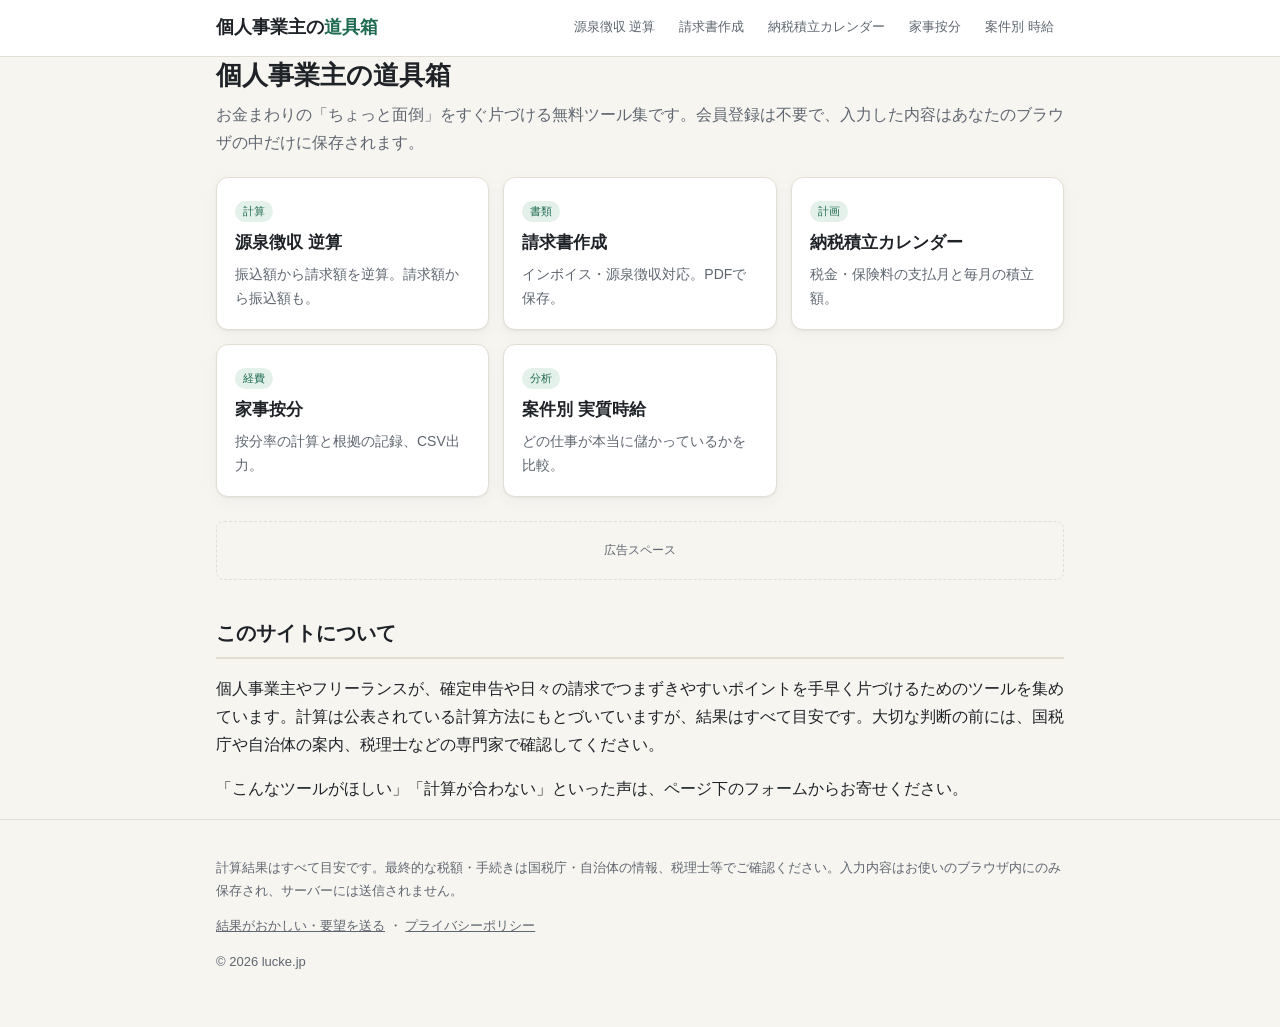
==== index.html @ 89f85a07 "v0.1 初版" ====
<!doctype html>
<html lang="ja"><head>
<meta charset="utf-8"><meta name="viewport" content="width=device-width,initial-scale=1">
<title>個人事業主の道具箱｜登録不要の無料ツール集</title>
<meta name="description" content="フリーランス・個人事業主のための無料ツール集。源泉徴収の逆算、請求書作成、納税積立カレンダー、家事按分、案件別時給。登録不要ですぐ使えます。">
<link rel="stylesheet" href="assets/style.css">
</head><body>
<main class="wrap">
<h1>個人事業主の道具箱</h1>
<p class="lead">お金まわりの「ちょっと面倒」をすぐ片づける無料ツール集です。会員登録は不要で、入力した内容はあなたのブラウザの中だけに保存されます。</p>
<div class="grid">
  <a class="toolcard" href="gensen.html"><span class="tag">計算</span><div class="t">源泉徴収 逆算</div><div class="d">振込額から請求額を逆算。請求額から振込額も。</div></a>
  <a class="toolcard" href="invoice.html"><span class="tag">書類</span><div class="t">請求書作成</div><div class="d">インボイス・源泉徴収対応。PDFで保存。</div></a>
  <a class="toolcard" href="nouzei.html"><span class="tag">計画</span><div class="t">納税積立カレンダー</div><div class="d">税金・保険料の支払月と毎月の積立額。</div></a>
  <a class="toolcard" href="anbun.html"><span class="tag">経費</span><div class="t">家事按分</div><div class="d">按分率の計算と根拠の記録、CSV出力。</div></a>
  <a class="toolcard" href="jikyu.html"><span class="tag">分析</span><div class="t">案件別 実質時給</div><div class="d">どの仕事が本当に儲かっているかを比較。</div></a>
</div>
<div class="ad-slot">広告スペース</div>
<h2>このサイトについて</h2>
<p>個人事業主やフリーランスが、確定申告や日々の請求でつまずきやすいポイントを手早く片づけるためのツールを集めています。計算は公表されている計算方法にもとづいていますが、結果はすべて目安です。大切な判断の前には、国税庁や自治体の案内、税理士などの専門家で確認してください。</p>
<p>「こんなツールがほしい」「計算が合わない」といった声は、ページ下のフォームからお寄せください。</p>
</main>
<script src="assets/common.js"></script>
</body></html>
---- assets/style.css ----
:root{
  --bg:#f7f5f0;--surface:#ffffff;--text:#1f2328;--muted:#5f6670;--line:#e3ded3;
  --accent:#1e6b52;--accent-soft:#e3f1ea;--warn:#a2470e;--warn-soft:#fbeee3;
  --radius:12px;--shadow:0 1px 2px rgba(0,0,0,.05),0 4px 16px rgba(0,0,0,.04);
}
@media (prefers-color-scheme:dark){:root{
  --bg:#15181b;--surface:#1e2226;--text:#e8e6e1;--muted:#a1a7ad;--line:#33393f;
  --accent:#5cc49c;--accent-soft:#1d3a30;--warn:#f0a36b;--warn-soft:#3a2a1e;
}}
*{box-sizing:border-box}
html{-webkit-text-size-adjust:100%}
body{margin:0;background:var(--bg);color:var(--text);
  font-family:"Hiragino Sans","Noto Sans JP","Yu Gothic UI",Meiryo,sans-serif;line-height:1.75;font-size:16px}
a{color:var(--accent)}
.wrap{max-width:880px;margin:0 auto;padding:0 16px}
header.site{background:var(--surface);border-bottom:1px solid var(--line)}
header.site .wrap{display:flex;align-items:center;gap:16px;flex-wrap:wrap;padding-top:12px;padding-bottom:12px}
.brand{font-weight:700;font-size:18px;text-decoration:none;color:var(--text);margin-right:auto}
.brand span{color:var(--accent)}
nav.tools{display:flex;gap:4px;flex-wrap:wrap}
nav.tools a{font-size:13px;text-decoration:none;color:var(--muted);padding:4px 10px;border-radius:999px}
nav.tools a:hover,nav.tools a.on{background:var(--accent-soft);color:var(--accent)}
main{padding:28px 0 40px}
h1{font-size:26px;line-height:1.4;margin:0 0 8px}
h2{font-size:20px;margin:36px 0 12px;padding-bottom:6px;border-bottom:2px solid var(--line)}
h3{font-size:17px;margin:24px 0 8px}
.lead{color:var(--muted);margin:0 0 20px}
.card{background:var(--surface);border:1px solid var(--line);border-radius:var(--radius);padding:20px;box-shadow:var(--shadow);margin:16px 0}
.grid{display:grid;grid-template-columns:repeat(auto-fit,minmax(220px,1fr));gap:14px}
label{display:block;font-size:14px;font-weight:600;margin:12px 0 4px}
label small{font-weight:400;color:var(--muted)}
input,select,textarea{width:100%;font:inherit;padding:10px 12px;border:1px solid var(--line);border-radius:8px;background:var(--bg);color:var(--text)}
input:focus,select:focus,textarea:focus{outline:2px solid var(--accent);outline-offset:-1px}
.row{display:flex;gap:12px;flex-wrap:wrap}
.row>*{flex:1 1 180px}
.radio{display:flex;gap:16px;flex-wrap:wrap;margin:6px 0}
.radio label{display:flex;align-items:center;gap:6px;font-weight:400;margin:0}
.radio input{width:auto}
button,.btn{font:inherit;font-weight:600;border:0;border-radius:8px;padding:10px 18px;cursor:pointer;background:var(--accent);color:#fff;text-decoration:none;display:inline-block}
button.sub{background:transparent;color:var(--accent);border:1px solid var(--accent)}
button.del{background:transparent;color:var(--muted);border:1px solid var(--line);padding:6px 10px;font-size:13px}
.result{background:var(--accent-soft);border-radius:var(--radius);padding:16px 20px;margin-top:16px}
.result .big{font-size:30px;font-weight:700;color:var(--accent);line-height:1.3}
.result dl{display:grid;grid-template-columns:auto 1fr;gap:4px 16px;margin:8px 0 0}
.result dt{color:var(--muted)}.result dd{margin:0;text-align:right;font-variant-numeric:tabular-nums}
table{width:100%;border-collapse:collapse;font-size:14px}
th,td{border-bottom:1px solid var(--line);padding:8px 6px;text-align:left;vertical-align:top}
td.num,th.num{text-align:right;font-variant-numeric:tabular-nums}
.table-scroll{overflow-x:auto}
.note{font-size:13px;color:var(--muted)}
.warn{background:var(--warn-soft);color:var(--warn);border-radius:8px;padding:10px 14px;font-size:14px;margin:12px 0}
.ad-slot{border:1px dashed var(--line);border-radius:8px;color:var(--muted);font-size:12px;text-align:center;padding:18px;margin:24px 0}
.aff{border:1px solid var(--line);background:var(--surface);border-radius:var(--radius);padding:14px 18px;margin:24px 0;font-size:14px}
.aff b{display:block;margin-bottom:4px}
.toolcard{display:block;text-decoration:none;color:var(--text);background:var(--surface);border:1px solid var(--line);border-radius:var(--radius);padding:18px;box-shadow:var(--shadow);transition:transform .12s}
.toolcard:hover{transform:translateY(-2px);border-color:var(--accent)}
.toolcard .t{font-weight:700;font-size:17px;margin-bottom:4px}
.toolcard .d{font-size:14px;color:var(--muted)}
.tag{display:inline-block;font-size:11px;background:var(--accent-soft);color:var(--accent);border-radius:999px;padding:1px 8px;margin-bottom:6px}
footer.site{border-top:1px solid var(--line);padding:24px 0 40px;font-size:13px;color:var(--muted)}
footer.site a{color:var(--muted)}
.related{display:grid;grid-template-columns:repeat(auto-fit,minmax(200px,1fr));gap:10px}
.mt0{margin-top:0}
@media print{
  header.site,footer.site,.no-print,.ad-slot,.aff,nav{display:none!important}
  body{background:#fff;color:#000}
  main{padding:0}
}
.table-scroll table{min-width:560px}
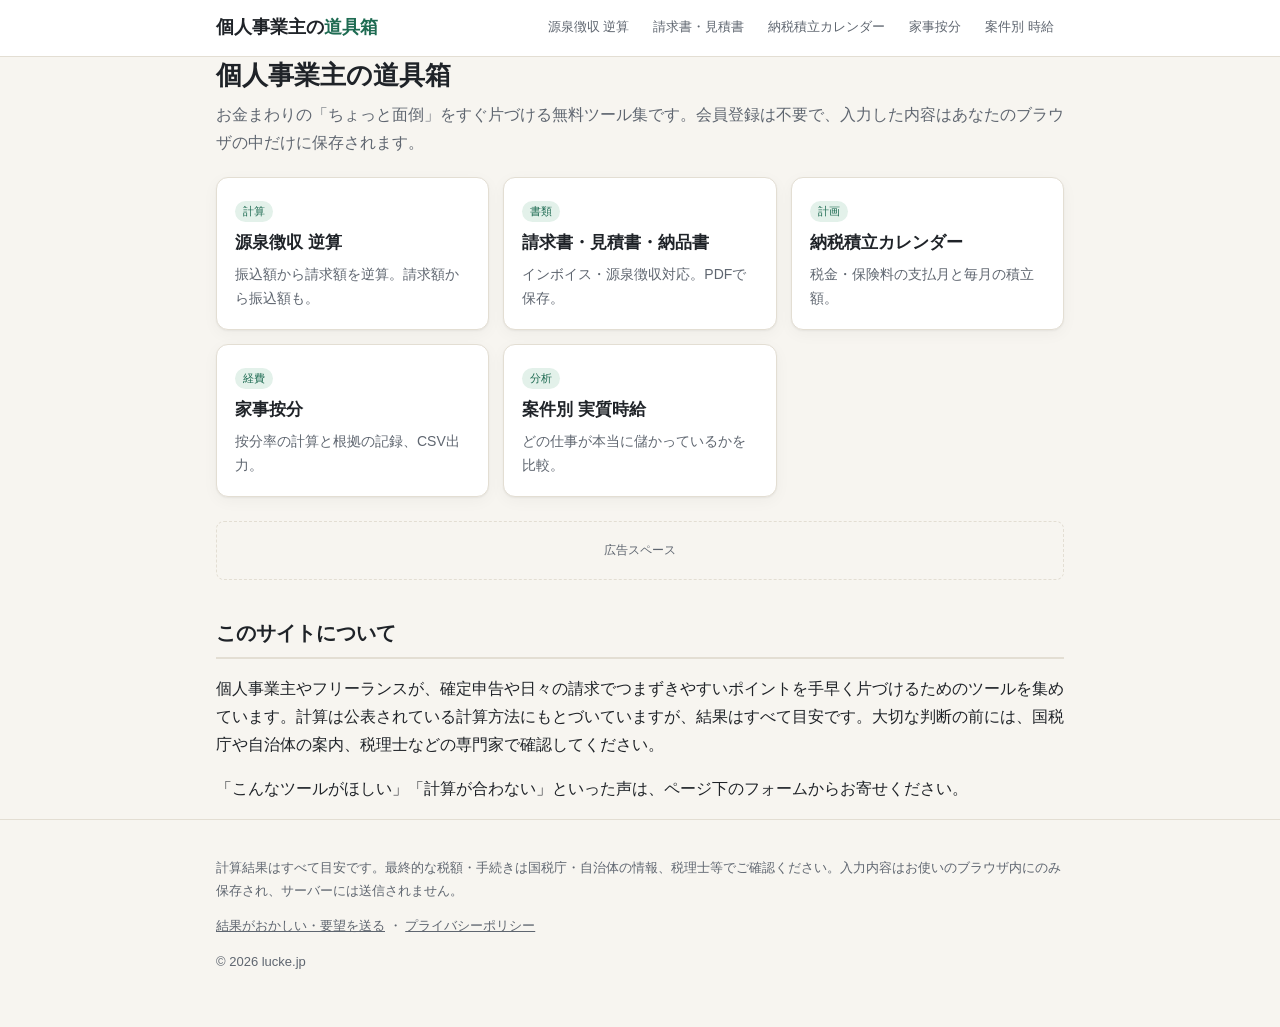
==== commit 27235f7e: "v0.2 見積書・納品書、404、OGP追加" ====
--- a/index.html
+++ b/index.html
@@ -2,7 +2,16 @@
 <html lang="ja"><head>
 <meta charset="utf-8"><meta name="viewport" content="width=device-width,initial-scale=1">
 <title>個人事業主の道具箱｜登録不要の無料ツール集</title>
-<meta name="description" content="フリーランス・個人事業主のための無料ツール集。源泉徴収の逆算、請求書作成、納税積立カレンダー、家事按分、案件別時給。登録不要ですぐ使えます。">
+<meta name="description" content="フリーランス・個人事業主のための無料ツール集。源泉徴収の逆算、請求書・見積書作成、納税積立カレンダー、家事按分、案件別時給。登録不要ですぐ使えます。">
+
+<link rel="canonical" href="https://toolbox.lucke.jp/">
+<meta property="og:type" content="website">
+<meta property="og:site_name" content="個人事業主の道具箱">
+<meta property="og:title" content="個人事業主の道具箱｜登録不要の無料ツール集">
+<meta property="og:description" content="フリーランス・個人事業主のための無料ツール集。源泉徴収の逆算、請求書・見積書作成、納税積立カレンダー、家事按分、案件別時給。登録不要ですぐ使えます。">
+<meta property="og:url" content="https://toolbox.lucke.jp/">
+<meta name="twitter:card" content="summary">
+<link rel="icon" href="data:image/svg+xml,%3Csvg xmlns=%22http://www.w3.org/2000/svg%22 viewBox=%220 0 32 32%22%3E%3Crect width=%2232%22 height=%2232%22 rx=%227%22 fill=%22%231e6b52%22/%3E%3Ctext x=%2216%22 y=%2223%22 font-size=%2218%22 text-anchor=%22middle%22 fill=%22white%22%3E%E9%81%93%3C/text%3E%3C/svg%3E">
 <link rel="stylesheet" href="assets/style.css">
 </head><body>
 <main class="wrap">
@@ -10,7 +19,7 @@
 <p class="lead">お金まわりの「ちょっと面倒」をすぐ片づける無料ツール集です。会員登録は不要で、入力した内容はあなたのブラウザの中だけに保存されます。</p>
 <div class="grid">
   <a class="toolcard" href="gensen.html"><span class="tag">計算</span><div class="t">源泉徴収 逆算</div><div class="d">振込額から請求額を逆算。請求額から振込額も。</div></a>
-  <a class="toolcard" href="invoice.html"><span class="tag">書類</span><div class="t">請求書作成</div><div class="d">インボイス・源泉徴収対応。PDFで保存。</div></a>
+  <a class="toolcard" href="invoice.html"><span class="tag">書類</span><div class="t">請求書・見積書・納品書</div><div class="d">インボイス・源泉徴収対応。PDFで保存。</div></a>
   <a class="toolcard" href="nouzei.html"><span class="tag">計画</span><div class="t">納税積立カレンダー</div><div class="d">税金・保険料の支払月と毎月の積立額。</div></a>
   <a class="toolcard" href="anbun.html"><span class="tag">経費</span><div class="t">家事按分</div><div class="d">按分率の計算と根拠の記録、CSV出力。</div></a>
   <a class="toolcard" href="jikyu.html"><span class="tag">分析</span><div class="t">案件別 実質時給</div><div class="d">どの仕事が本当に儲かっているかを比較。</div></a>
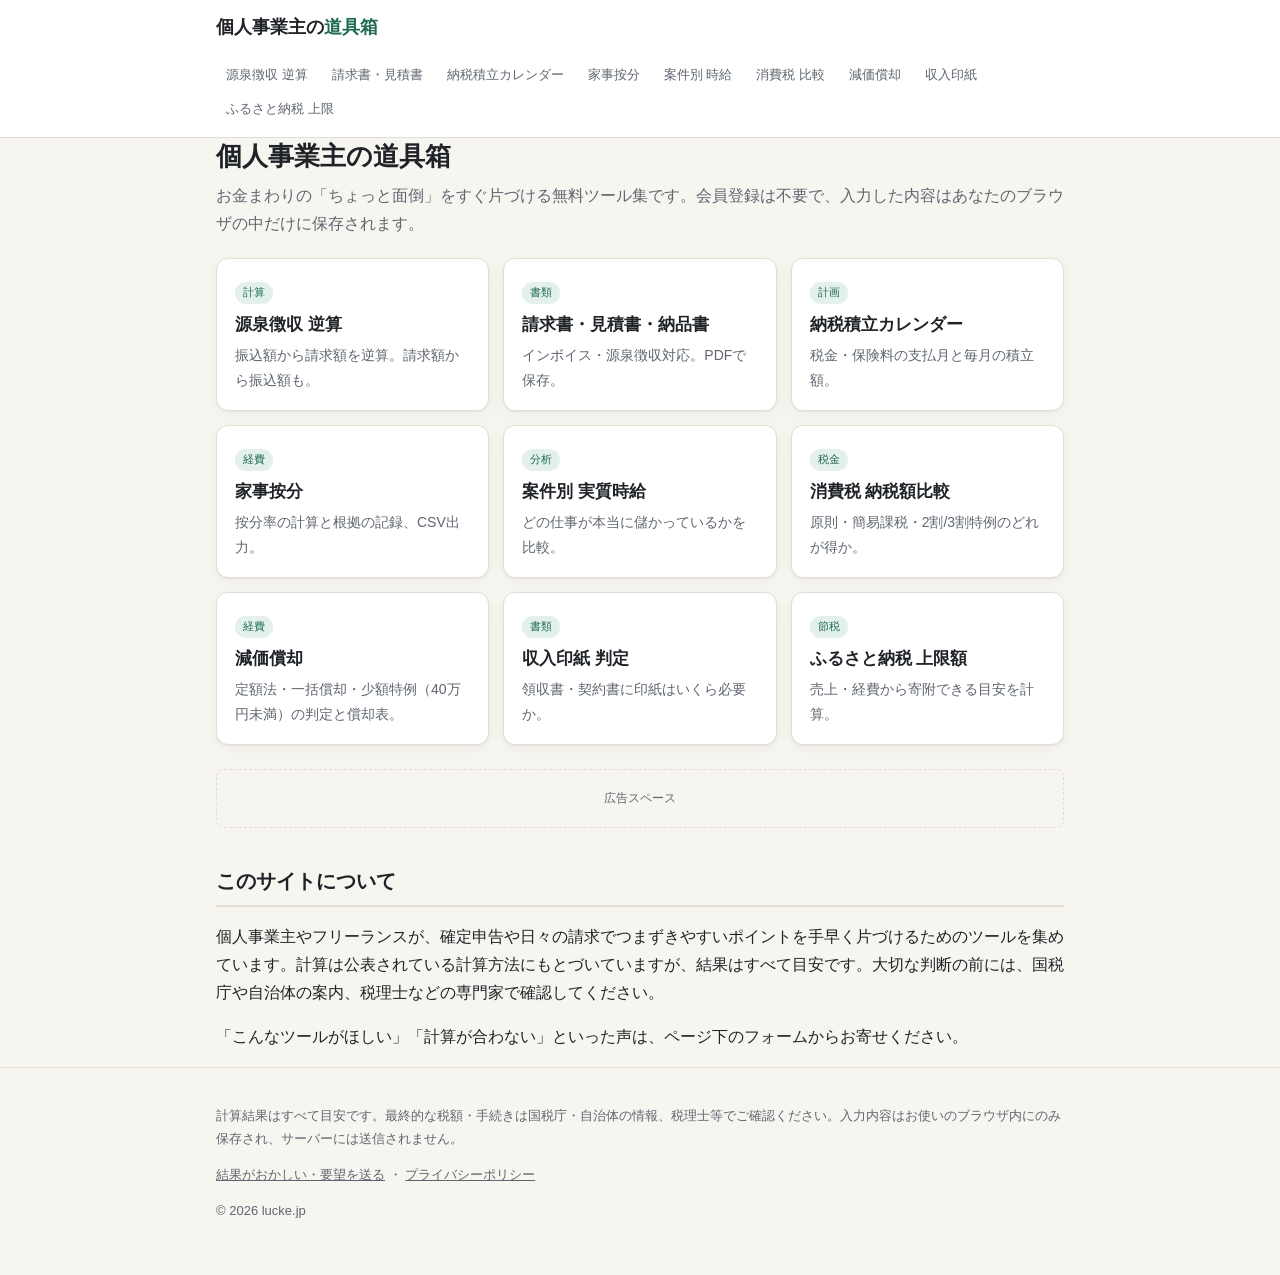
==== commit e50ec38a: "新機能4つ追加" ====
--- a/index.html
+++ b/index.html
@@ -2,13 +2,13 @@
 <html lang="ja"><head>
 <meta charset="utf-8"><meta name="viewport" content="width=device-width,initial-scale=1">
 <title>個人事業主の道具箱｜登録不要の無料ツール集</title>
-<meta name="description" content="フリーランス・個人事業主のための無料ツール集。源泉徴収の逆算、請求書・見積書作成、納税積立カレンダー、家事按分、案件別時給。登録不要ですぐ使えます。">
+<meta name="description" content="フリーランス・個人事業主のための無料ツール集。源泉徴収の逆算、請求書・見積書作成、消費税の納税額比較、減価償却、収入印紙の判定、ふるさと納税の上限額など。登録不要ですぐ使えます。">
 
 <link rel="canonical" href="https://toolbox.lucke.jp/">
 <meta property="og:type" content="website">
 <meta property="og:site_name" content="個人事業主の道具箱">
 <meta property="og:title" content="個人事業主の道具箱｜登録不要の無料ツール集">
-<meta property="og:description" content="フリーランス・個人事業主のための無料ツール集。源泉徴収の逆算、請求書・見積書作成、納税積立カレンダー、家事按分、案件別時給。登録不要ですぐ使えます。">
+<meta property="og:description" content="フリーランス・個人事業主のための無料ツール集。源泉徴収の逆算、請求書・見積書作成、消費税の納税額比較、減価償却、収入印紙の判定、ふるさと納税の上限額など。登録不要ですぐ使えます。">
 <meta property="og:url" content="https://toolbox.lucke.jp/">
 <meta name="twitter:card" content="summary">
 <link rel="icon" href="data:image/svg+xml,%3Csvg xmlns=%22http://www.w3.org/2000/svg%22 viewBox=%220 0 32 32%22%3E%3Crect width=%2232%22 height=%2232%22 rx=%227%22 fill=%22%231e6b52%22/%3E%3Ctext x=%2216%22 y=%2223%22 font-size=%2218%22 text-anchor=%22middle%22 fill=%22white%22%3E%E9%81%93%3C/text%3E%3C/svg%3E">
@@ -23,6 +23,10 @@
   <a class="toolcard" href="nouzei.html"><span class="tag">計画</span><div class="t">納税積立カレンダー</div><div class="d">税金・保険料の支払月と毎月の積立額。</div></a>
   <a class="toolcard" href="anbun.html"><span class="tag">経費</span><div class="t">家事按分</div><div class="d">按分率の計算と根拠の記録、CSV出力。</div></a>
   <a class="toolcard" href="jikyu.html"><span class="tag">分析</span><div class="t">案件別 実質時給</div><div class="d">どの仕事が本当に儲かっているかを比較。</div></a>
+  <a class="toolcard" href="shohizei.html"><span class="tag">税金</span><div class="t">消費税 納税額比較</div><div class="d">原則・簡易課税・2割/3割特例のどれが得か。</div></a>
+  <a class="toolcard" href="genka.html"><span class="tag">経費</span><div class="t">減価償却</div><div class="d">定額法・一括償却・少額特例（40万円未満）の判定と償却表。</div></a>
+  <a class="toolcard" href="inshi.html"><span class="tag">書類</span><div class="t">収入印紙 判定</div><div class="d">領収書・契約書に印紙はいくら必要か。</div></a>
+  <a class="toolcard" href="furusato.html"><span class="tag">節税</span><div class="t">ふるさと納税 上限額</div><div class="d">売上・経費から寄附できる目安を計算。</div></a>
 </div>
 <div class="ad-slot">広告スペース</div>
 <h2>このサイトについて</h2>
--- a/assets/style.css
+++ b/assets/style.css
@@ -67,3 +67,20 @@
   main{padding:0}
 }
 .table-scroll table{min-width:560px}
+/* v0.3 追加 */
+tr.best td{background:var(--accent-soft);font-weight:700}
+.badge{display:inline-block;font-size:12px;border-radius:999px;padding:0 8px;white-space:nowrap}
+.badge.ok{background:var(--accent-soft);color:var(--accent)}
+.badge.ng{background:var(--warn-soft);color:var(--warn)}
+details{margin:12px 0}
+details summary{cursor:pointer;color:var(--accent);font-size:14px;font-weight:600}
+.check{display:flex;align-items:flex-start;gap:8px;font-weight:400;margin:10px 0}
+.check input{width:auto;margin-top:6px}
+.opts{display:grid;gap:8px;margin:8px 0}
+.opts label{display:flex;gap:8px;align-items:flex-start;font-weight:400;margin:0;border:1px solid var(--line);border-radius:8px;padding:10px 12px;background:var(--surface)}
+.opts input{width:auto;margin-top:6px}
+.opts label.on{border-color:var(--accent)}
+[hidden]{display:none!important}
+td.num{white-space:nowrap}
+.result .table-scroll table{min-width:0}
+.result dd{white-space:nowrap}
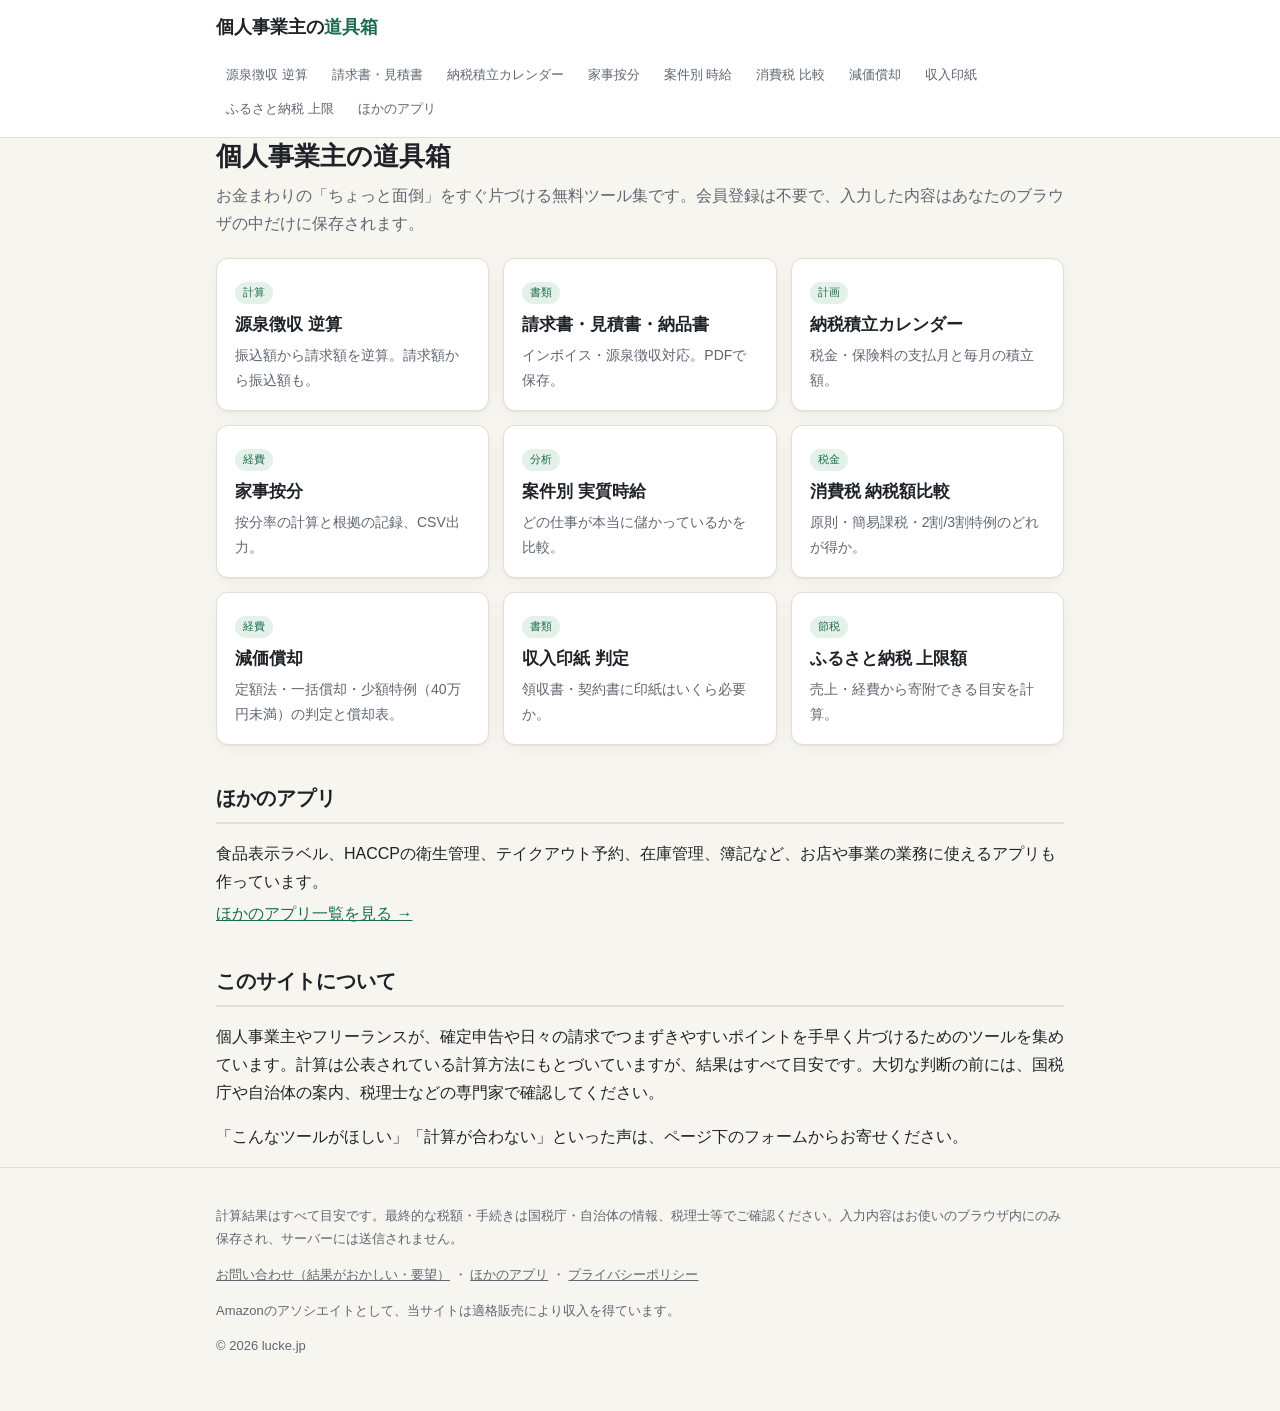
==== commit d16043af: "ほかアプリのリンク一覧・問い合わせフォーム追加" ====
--- a/index.html
+++ b/index.html
@@ -29,6 +29,8 @@
   <a class="toolcard" href="furusato.html"><span class="tag">節税</span><div class="t">ふるさと納税 上限額</div><div class="d">売上・経費から寄附できる目安を計算。</div></a>
 </div>
 <div class="ad-slot">広告スペース</div>
+<h2>ほかのアプリ</h2>
+<p>食品表示ラベル、HACCPの衛生管理、テイクアウト予約、在庫管理、簿記など、お店や事業の業務に使えるアプリも作っています。<br><a class="morelink" href="apps.html">ほかのアプリ一覧を見る →</a></p>
 <h2>このサイトについて</h2>
 <p>個人事業主やフリーランスが、確定申告や日々の請求でつまずきやすいポイントを手早く片づけるためのツールを集めています。計算は公表されている計算方法にもとづいていますが、結果はすべて目安です。大切な判断の前には、国税庁や自治体の案内、税理士などの専門家で確認してください。</p>
 <p>「こんなツールがほしい」「計算が合わない」といった声は、ページ下のフォームからお寄せください。</p>
--- a/assets/style.css
+++ b/assets/style.css
@@ -84,3 +84,21 @@
 td.num{white-space:nowrap}
 .result .table-scroll table{min-width:0}
 .result dd{white-space:nowrap}
+/* v0.4 Amazonアソシエイト枠 */
+.aff.amazon{position:relative}
+.aff.amazon ul{margin:6px 0 0;padding-left:1.2em}
+.aff.amazon li{margin:4px 0}
+.aff .pr{position:absolute;top:10px;right:12px;font-size:11px;color:var(--muted);border:1px solid var(--line);border-radius:4px;padding:0 6px}
+.aff.amazon b{padding-right:40px}
+/* v0.5 ほかのアプリ一覧 */
+.apps{display:grid;grid-template-columns:repeat(auto-fill,minmax(240px,1fr));gap:14px}
+.appcard{display:flex;flex-direction:column;text-decoration:none;color:var(--text);background:var(--surface);border:1px solid var(--line);border-radius:var(--radius);overflow:hidden;box-shadow:var(--shadow);transition:transform .12s}
+.appcard:hover{transform:translateY(-2px);border-color:var(--accent)}
+.appcard .thumb{position:relative;aspect-ratio:16/10;background:var(--accent-soft);border-bottom:1px solid var(--line);overflow:hidden}
+.appcard .thumb::before{content:attr(data-initial);position:absolute;inset:0;display:flex;align-items:center;justify-content:center;font-size:44px;font-weight:700;color:var(--accent)}
+.appcard .thumb img{position:relative;display:block;width:100%;height:100%;object-fit:cover;object-position:top}
+.appcard .body{padding:14px 16px 16px}
+.appcard .t{font-weight:700;font-size:17px;margin-bottom:4px}
+.appcard .d{font-size:14px;color:var(--muted)}
+.appcard .u{font-size:12px;color:var(--accent);margin-top:8px}
+.morelink{display:inline-block;margin-top:4px}
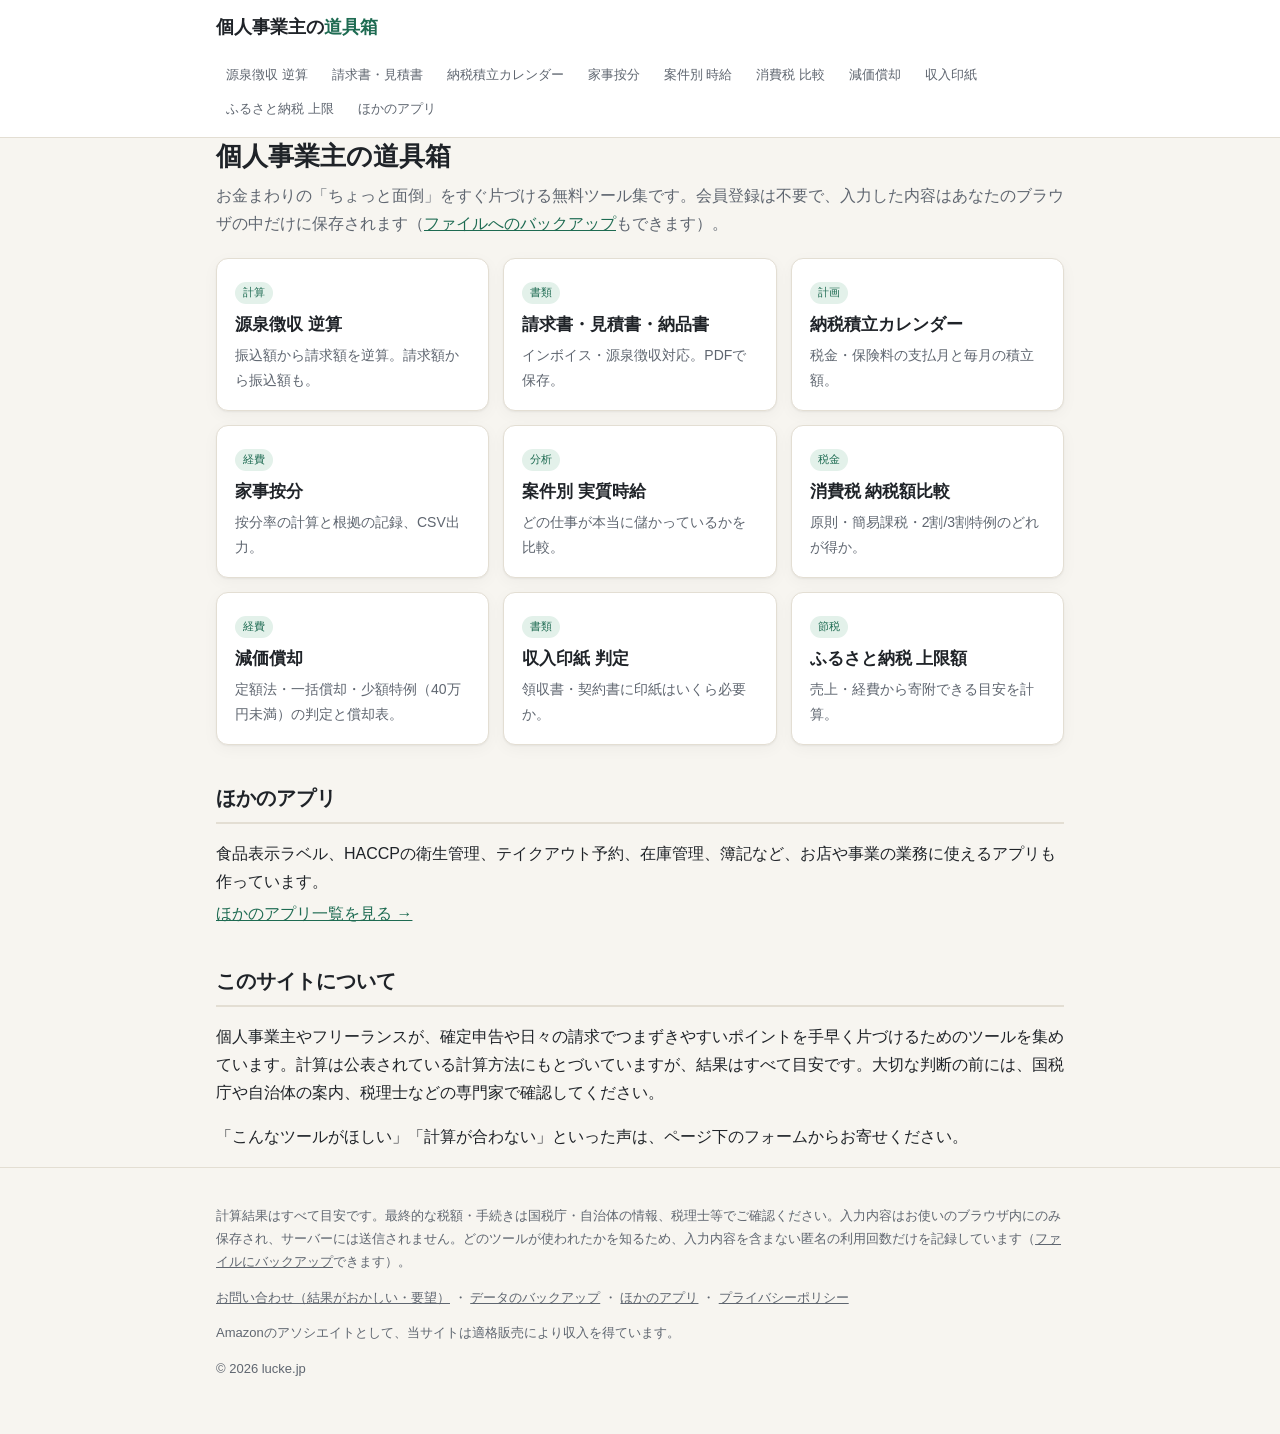
==== commit 886245b3: "お問い合わせ・Amazon枠・バックアップ・利用記録追加" ====
--- a/index.html
+++ b/index.html
@@ -16,7 +16,7 @@
 </head><body>
 <main class="wrap">
 <h1>個人事業主の道具箱</h1>
-<p class="lead">お金まわりの「ちょっと面倒」をすぐ片づける無料ツール集です。会員登録は不要で、入力した内容はあなたのブラウザの中だけに保存されます。</p>
+<p class="lead">お金まわりの「ちょっと面倒」をすぐ片づける無料ツール集です。会員登録は不要で、入力した内容はあなたのブラウザの中だけに保存されます（<a href="backup.html">ファイルへのバックアップ</a>もできます）。</p>
 <div class="grid">
   <a class="toolcard" href="gensen.html"><span class="tag">計算</span><div class="t">源泉徴収 逆算</div><div class="d">振込額から請求額を逆算。請求額から振込額も。</div></a>
   <a class="toolcard" href="invoice.html"><span class="tag">書類</span><div class="t">請求書・見積書・納品書</div><div class="d">インボイス・源泉徴収対応。PDFで保存。</div></a>
--- a/assets/style.css
+++ b/assets/style.css
@@ -102,3 +102,8 @@
 .appcard .d{font-size:14px;color:var(--muted)}
 .appcard .u{font-size:12px;color:var(--accent);margin-top:8px}
 .morelink{display:inline-block;margin-top:4px}
+/* v0.6 バックアップ */
+button:disabled{opacity:.45;cursor:not-allowed}
+.ok-text{color:var(--accent);font-weight:600}
+.warn-text{color:var(--warn);font-weight:600}
+input[type=file]{padding:8px;background:var(--surface)}
